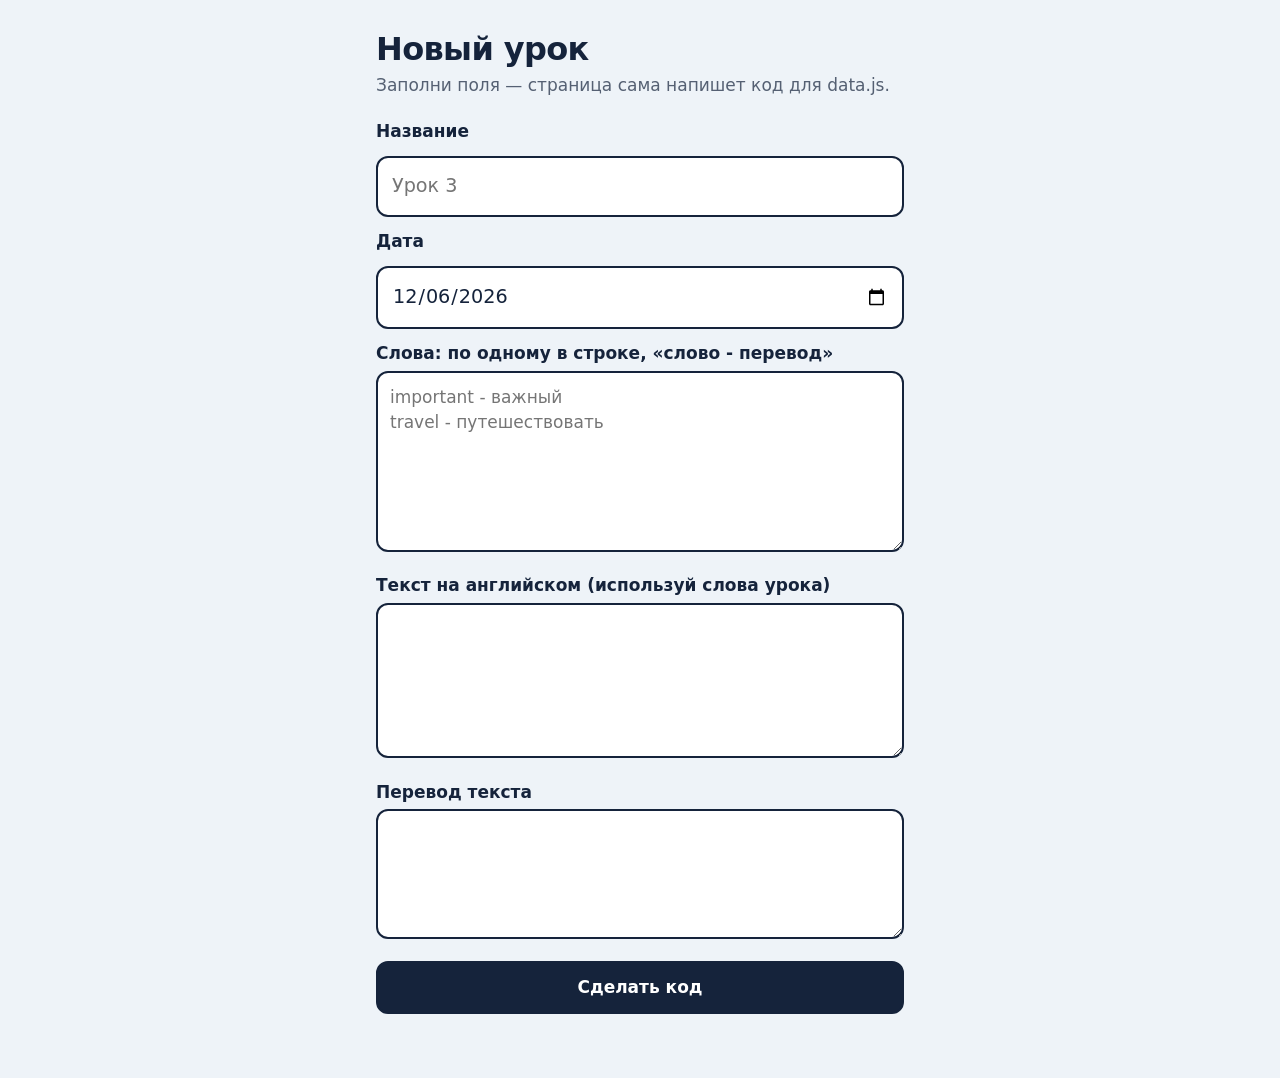
==== admin.html @ 0000cae6 "Add files via upload" ====
<!doctype html>
<html lang="ru">
<head>
<meta charset="utf-8">
<meta name="viewport" content="width=device-width,initial-scale=1">
<title>Новый урок</title>
<link rel="stylesheet" href="style.css">
</head>
<body>
<main>
<h1>Новый урок</h1>
<p class="sub">Заполни поля — страница сама напишет код для data.js.</p>
<label for="title">Название</label><input id="title" placeholder="Урок 3">
<label for="date">Дата</label><input id="date" type="date">
<label for="w">Слова: по одному в строке, «слово - перевод»</label>
<textarea id="w" rows="6" placeholder="important - важный&#10;travel - путешествовать"></textarea>
<label for="t">Текст на английском (используй слова урока)</label>
<textarea id="t" rows="5"></textarea>
<label for="tt">Перевод текста</label>
<textarea id="tt" rows="4"></textarea>
<button class="main" id="go">Сделать код</button>
<p id="warn" class="hint"></p>
<pre class="out" id="out" hidden></pre>
<div class="row"><button id="cp" hidden>Скопировать код</button></div>
</main>
<script>
var $=function(i){return document.getElementById(i)};
var d=new Date();$('date').value=d.getFullYear()+'-'+('0'+(d.getMonth()+1)).slice(-2)+'-'+('0'+d.getDate()).slice(-2);
$('go').onclick=function(){
  var words=$('w').value.split('\n').map(function(l){var m=l.trim().match(/^(.+?)(?:\s+[-–—]\s+|\s*[=:]\s*)(.+)$/);return m?{en:m[1].trim(),tr:m[2].trim()}:null}).filter(Boolean);
  if(!words.length){$('warn').textContent='Добавь хотя бы одно слово в формате «слово - перевод».';return}
  var text=$('t').value.trim(),miss=words.filter(function(w){return !new RegExp('\\b'+w.en+'(s|es|ed|d|ing)?\\b','i').test(text)}).map(function(w){return w.en});
  $('warn').textContent=miss.length?'Этих слов нет в тексте: '+miss.join(', ')+'. Урок будет работать, но в режимах «Читаем» и «Вставь слово» их не будет.':'';
  var lesson={id:$('date').value+'-'+Date.now().toString(36).slice(-4),title:$('title').value.trim()||'Новый урок',date:$('date').value,words:words,text:text,textTr:$('tt').value.trim()};
  $('out').textContent=',\n'+JSON.stringify(lesson,null,2);$('out').hidden=false;$('cp').hidden=false;
};
$('cp').onclick=function(){try{navigator.clipboard.writeText($('out').textContent);$('cp').textContent='Скопировано ✓'}catch(e){$('cp').textContent='Выдели код и скопируй вручную'}};
</script>
</body>
</html>
---- style.css ----
:root{--ink:#15233b;--paper:#eef3f8;--mark:#ffe14d;--good:#1f9d6b;--bad:#d64550;--line:#c9d4e3}
*{box-sizing:border-box}
html{background:var(--paper)}
body{margin:0;font:17px/1.5 system-ui,-apple-system,"Segoe UI",sans-serif;color:var(--ink);background:var(--paper)}
main{max-width:560px;margin:0 auto;padding:20px 16px 48px}
h1{font-size:2rem;line-height:1.1;margin:12px 0 6px;font-weight:800;letter-spacing:-.02em}
h2{font-size:1.4rem;margin:8px 0 14px}
header p,.sub{margin:0 0 20px;opacity:.7}
button,input{font:inherit;color:inherit}
button{cursor:pointer;border:2px solid var(--ink);background:#fff;border-radius:12px;padding:12px 16px;text-align:left}
button:active{transform:translateY(1px)}
button:focus-visible,input:focus-visible{outline:3px solid var(--mark);outline-offset:2px}
.list{display:grid;gap:10px}
.card{display:flex;justify-content:space-between;align-items:center;width:100%;box-shadow:4px 4px 0 var(--ink)}
.card small{display:block;opacity:.65;font-size:.9rem}.card em{font-style:normal;font-weight:700;background:var(--mark);padding:2px 10px;border-radius:8px;margin-left:8px}
.card.done{background:var(--mark)}
.back{border:0;background:none;padding:6px 0;margin-bottom:6px;font-weight:600}
.modes{display:grid;gap:10px}
.mode{display:flex;gap:12px;align-items:center;width:100%;box-shadow:4px 4px 0 var(--ink)}
.mode i{font-style:normal;font-size:1.6rem}
.mode b{display:block}
.mode small{opacity:.65}
.mode em{margin-left:auto;font-style:normal;font-weight:700}
.flash{display:grid;grid-template-columns:1fr 1fr;gap:10px}
.flash button{min-height:84px;display:flex;flex-direction:column;justify-content:center;gap:2px}
.flash b{font-size:1.15rem}
.flash small{opacity:.8}
.bar{height:10px;border:2px solid var(--ink);border-radius:9px;background:#fff;margin:6px 0 22px;overflow:hidden}
.bar i{display:block;height:100%;background:var(--ink);transition:width .25s}
.big{font-size:1.7rem;font-weight:800;line-height:1.25;margin:0 0 6px}
.hint{opacity:.65;margin:0 0 16px}
.opts{display:grid;gap:10px;margin-top:16px}
.opts button.ok,.ok{border-color:var(--good);background:#e2f5ec}
.opts button.no,.no{border-color:var(--bad);background:#fbe6e8}
input{width:100%;margin:12px 0;padding:14px;border:2px solid var(--ink);border-radius:12px;background:#fff;font-size:1.2rem}
.main{width:100%;background:var(--ink);color:#fff;text-align:center;font-weight:700}
.ghost{margin-bottom:8px}
#fb{min-height:1.6em;font-weight:700;margin:12px 0}
.read{font:1.25rem/1.8 Georgia,"Times New Roman",serif;background:#fff;border:2px solid var(--ink);border-radius:14px;padding:18px;box-shadow:4px 4px 0 var(--ink)}
.read mark{background:linear-gradient(transparent 38%,var(--mark) 38%);color:inherit;padding:0 2px;cursor:pointer;font-weight:700}
#tip{min-height:3em;margin:14px 0;font-weight:700}
.row{display:flex;gap:10px;flex-wrap:wrap;margin-top:12px}
.score{font-size:3rem;font-weight:800;margin:10px 0}
@media (prefers-reduced-motion:reduce){*{transition:none!important}}
.flash button.seen{background:#e2f5ec;border-color:var(--good)}
.rep{white-space:pre-wrap;font:1rem/1.6 inherit;background:#fff;border:2px solid var(--ink);border-radius:12px;padding:14px;margin:0 0 14px}
.row .main{width:auto}
textarea{width:100%;font:inherit;padding:12px;border:2px solid var(--ink);border-radius:12px;background:#fff;margin:4px 0 14px;min-height:90px}
label{font-weight:700;display:block}
.out{white-space:pre-wrap;word-break:break-word;font:.9rem/1.5 ui-monospace,Consolas,monospace;background:#fff;border:2px solid var(--ink);border-radius:12px;padding:12px;margin-top:16px}
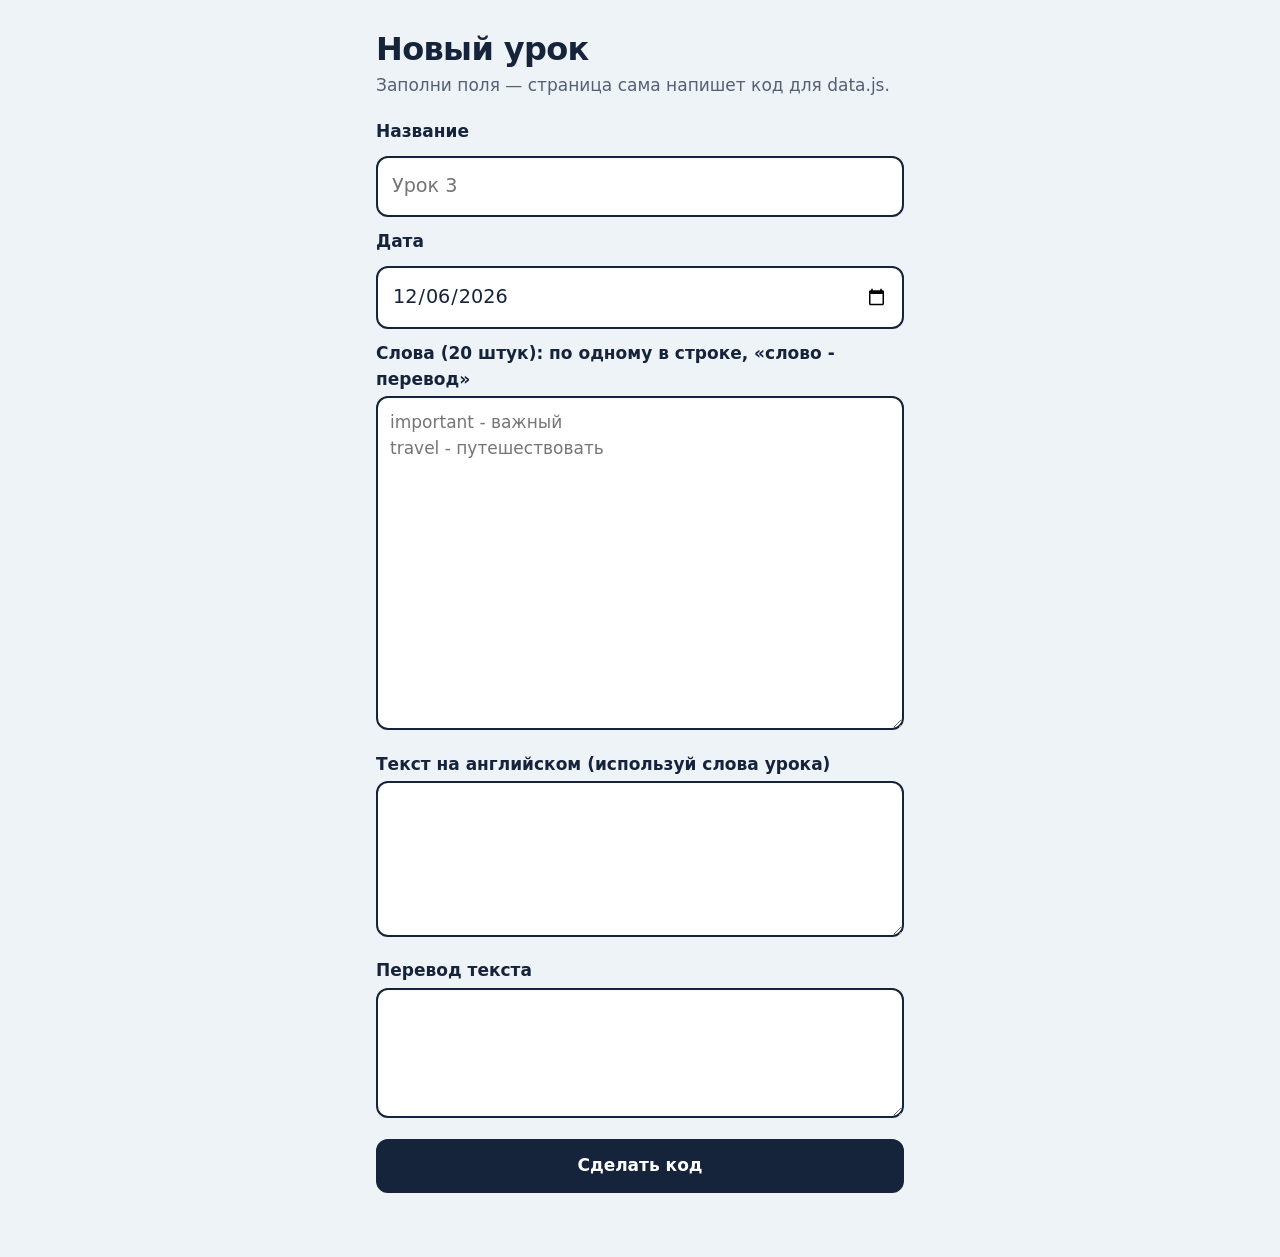
==== commit cda4d4da: "Add files via upload" ====
--- a/admin.html
+++ b/admin.html
@@ -12,8 +12,8 @@
 <p class="sub">Заполни поля — страница сама напишет код для data.js.</p>
 <label for="title">Название</label><input id="title" placeholder="Урок 3">
 <label for="date">Дата</label><input id="date" type="date">
-<label for="w">Слова: по одному в строке, «слово - перевод»</label>
-<textarea id="w" rows="6" placeholder="important - важный&#10;travel - путешествовать"></textarea>
+<label for="w">Слова (20 штук): по одному в строке, «слово - перевод»</label>
+<textarea id="w" rows="12" placeholder="important - важный&#10;travel - путешествовать"></textarea>
 <label for="t">Текст на английском (используй слова урока)</label>
 <textarea id="t" rows="5"></textarea>
 <label for="tt">Перевод текста</label>
--- a/style.css
+++ b/style.css
@@ -48,3 +48,13 @@
 textarea{width:100%;font:inherit;padding:12px;border:2px solid var(--ink);border-radius:12px;background:#fff;margin:4px 0 14px;min-height:90px}
 label{font-weight:700;display:block}
 .out{white-space:pre-wrap;word-break:break-word;font:.9rem/1.5 ui-monospace,Consolas,monospace;background:#fff;border:2px solid var(--ink);border-radius:12px;padding:12px;margin-top:16px}
+[hidden]{display:none!important}
+html{-webkit-text-size-adjust:100%}
+button{touch-action:manipulation;-webkit-tap-highlight-color:transparent}
+main{padding-bottom:calc(48px + env(safe-area-inset-bottom))}
+.card,.mode{min-height:60px}
+.opts button{padding:16px}
+.dock{position:sticky;bottom:0;padding:10px 0 calc(10px + env(safe-area-inset-bottom));background:var(--paper)}
+.dock .main{padding:16px;font-size:1.1rem}
+#cnt{position:sticky;top:0;z-index:2;background:var(--paper);padding:8px 0;margin:0 0 8px;opacity:1;font-weight:600}
+@media (max-width:420px){main{padding:14px 12px 40px}h1{font-size:1.7rem}.big{font-size:1.5rem}.read{font-size:1.15rem;padding:14px}.flash{gap:8px}}
